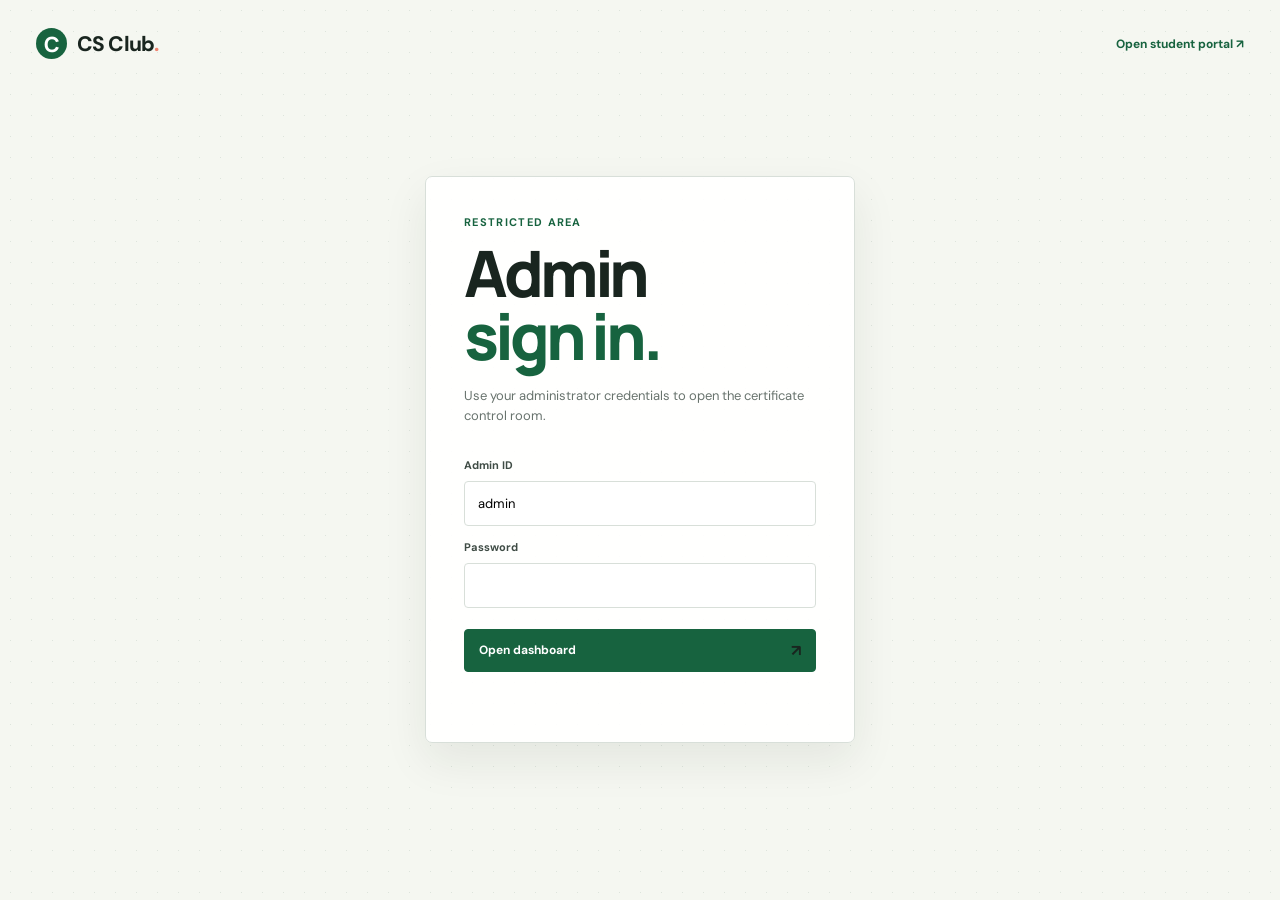
==== frontend/admin.html @ a76aa440 "add dashboard for manual" ====
<!DOCTYPE html>
<html lang="en">
<head>
    <meta charset="UTF-8">
    <meta name="viewport" content="width=device-width, initial-scale=1.0">
    <meta name="description" content="Administrator sign in for the certificate dashboard.">
    <title>Certify | Admin sign in</title>
    <link rel="preconnect" href="https://fonts.googleapis.com">
    <link rel="preconnect" href="https://fonts.gstatic.com" crossorigin>
    <link href="https://fonts.googleapis.com/css2?family=DM+Sans:wght@400;500;600;700&family=Manrope:wght@700;800&display=swap" rel="stylesheet">
    <link rel="stylesheet" href="admin.css">
</head>
<body>
    <div class="admin-shell">
        <header class="admin-header">
            <a class="brand" href="index.html"><span class="brand-mark">C</span><span>CS Club<span class="brand-dot">.</span></span></a>
            <a class="portal-link" href="index.html">Open student portal ↗</a>
        </header>
        <main class="login-screen" aria-labelledby="login-title">
            <div class="login-card">
                <p class="eyebrow">Restricted area</p>
                <h1 id="login-title">Admin<br><em>sign in.</em></h1>
                <p>Use your administrator credentials to open the certificate control room.</p>
                <form id="login-form">
                    <label for="admin-username">Admin ID</label>
                    <input id="admin-username" name="username" autocomplete="username" value="admin" required>
                    <label for="admin-password">Password</label>
                    <input id="admin-password" name="password" type="password" autocomplete="current-password" required>
                    <button class="action-button" type="submit">Open dashboard <span>↗</span></button>
                </form>
                <p class="login-error" id="login-error" role="alert"></p>
            </div>
        </main>
    </div>
    <script src="admin.js"></script>
</body>
</html>
---- frontend/admin.css ----
:root {
    --ink: #19251f;
    --muted: #68736d;
    --line: #d8dfd9;
    --paper: #f5f7f1;
    --surface: #fff;
    --green: #17633f;
    --lime: #c8e96b;
    --coral: #ef836f;
    --blue: #496f9d;
    --shadow: 0 18px 45px rgba(25, 37, 31, .08)
}

* {
    box-sizing: border-box
}

body {
    margin: 0;
    min-width: 320px;
    color: var(--ink);
    background: var(--paper);
    font-family: "DM Sans", sans-serif
}

body:before {
    position: fixed;
    inset: 0;
    z-index: -1;
    content: "";
    opacity: .4;
    background-image: radial-gradient(#b8c9bd .8px, transparent .8px);
    background-size: 21px 21px
}

.admin-shell {
    width: min(1250px, calc(100% - 72px));
    margin: auto
}

.admin-header {
    display: flex;
    justify-content: space-between;
    align-items: center;
    padding: 28px 0
}

.brand {
    display: inline-flex;
    align-items: center;
    gap: 10px;
    color: var(--ink);
    font-size: 21px;
    font-weight: 800;
    letter-spacing: -.04em;
    text-decoration: none
}

.brand-mark {
    display: grid;
    width: 31px;
    height: 31px;
    place-items: center;
    color: white;
    background: var(--green);
    border-radius: 50%;
    font-family: Manrope, sans-serif
}

.brand-dot {
    color: var(--coral)
}

.header-actions,
.live-pill {
    display: flex;
    align-items: center;
    gap: 18px
}

.live-pill {
    color: var(--green);
    font-size: 11px;
    font-weight: 700;
    letter-spacing: .08em;
    text-transform: uppercase
}

.live-pill span {
    width: 7px;
    height: 7px;
    background: #65bd79;
    border-radius: 50%;
    box-shadow: 0 0 0 4px #dcefe4
}

.portal-link,
.text-button {
    color: var(--green);
    font: inherit;
    font-size: 12px;
    font-weight: 700;
    text-decoration: none
}

.dashboard-heading {
    display: flex;
    align-items: end;
    justify-content: space-between;
    padding: 55px 0 42px
}

.login-screen {
    display: grid;
    min-height: calc(100vh - 105px);
    place-items: center;
    padding: 30px 0 80px
}

.login-card {
    width: min(100%, 430px);
    padding: 38px;
    background: rgba(255, 255, 255, .92);
    border: 1px solid var(--line);
    border-radius: 7px;
    box-shadow: var(--shadow)
}

.login-card h1 {
    margin: 0;
    font: 800 clamp(44px, 6vw, 64px)/.98 Manrope, sans-serif;
    letter-spacing: -.065em
}

.login-card h1 em {
    color: var(--green);
    font-style: normal
}

.login-card > p:not(.eyebrow):not(.login-error) {
    margin: 18px 0 27px;
    color: var(--muted);
    font-size: 13px;
    line-height: 1.55
}

.login-card form {
    display: grid;
    gap: 9px
}

.login-card label {
    margin-top: 5px;
    color: #3f4c45;
    font-size: 11px;
    font-weight: 700
}

.login-card input {
    width: 100%;
    height: 45px;
    padding: 0 13px;
    border: 1px solid var(--line);
    border-radius: 4px;
    outline: 0;
    font: inherit;
    font-size: 13px
}

.login-card input:focus {
    border-color: var(--green);
    box-shadow: 0 0 0 3px rgba(23, 99, 63, .12)
}

.login-card .action-button {
    width: 100%;
    margin-top: 12px
}

.login-error {
    min-height: 18px;
    margin: 14px 0 0;
    color: #bc493c;
    font-size: 12px
}

.eyebrow,
.panel-kicker {
    margin: 0 0 13px;
    color: var(--green);
    font-size: 11px;
    font-weight: 700;
    letter-spacing: .12em;
    text-transform: uppercase
}

.dashboard-heading h1 {
    margin: 0;
    font: 800 clamp(48px, 6vw, 76px)/.98 Manrope, sans-serif;
    letter-spacing: -.065em
}

.dashboard-heading h1 em {
    color: var(--green);
    font-style: normal
}

.dashboard-heading p:last-child {
    max-width: 430px;
    margin: 23px 0 0;
    color: var(--muted);
    font-size: 15px;
    line-height: 1.6
}

.refresh-button,
.text-button,
.close-button {
    border: 0;
    background: none;
    cursor: pointer
}

.refresh-button {
    padding: 12px 0;
    color: var(--green);
    font: 700 12px "DM Sans", sans-serif
}

.refresh-button:first-letter {
    font-size: 20px
}

.admin-message {
    min-height: 19px;
    margin: 0 0 14px;
    color: var(--muted);
    font-size: 12px
}

.admin-message.success {
    color: var(--green)
}

.admin-message.error {
    color: #bc493c
}

.stat-grid {
    display: grid;
    grid-template-columns: repeat(4, 1fr);
    gap: 12px
}

.stat-card {
    padding: 24px;
    background: var(--surface);
    border: 1px solid var(--line);
    border-radius: 6px
}

.stat-card.accent {
    background: var(--green);
    color: #fff;
    border-color: var(--green)
}

.stat-card span,
.stat-card small {
    display: block;
    font-size: 11px;
    font-weight: 600
}

.stat-card small {
    margin-top: 8px;
    color: var(--muted)
}

.accent small {
    color: #b6d4c1
}

.stat-card strong {
    display: block;
    margin-top: 17px;
    font: 800 38px Manrope, sans-serif;
    letter-spacing: -.05em
}

.dashboard-grid {
    display: grid;
    grid-template-columns: 1.4fr 1fr;
    gap: 15px;
    margin-top: 15px
}

.panel {
    padding: 27px;
    background: rgba(255, 255, 255, .88);
    border: 1px solid var(--line);
    border-radius: 6px
}

.panel-heading {
    display: flex;
    justify-content: space-between;
    align-items: start
}

.panel-heading h2,
.quick-actions h2,
.modal-form h2 {
    margin: 0;
    font: 800 24px Manrope, sans-serif;
    letter-spacing: -.05em
}

.panel-kicker {
    margin-bottom: 9px;
    font-size: 10px
}

.events-list {
    margin-top: 24px
}

.event-row {
    display: flex;
    align-items: center;
    gap: 13px;
    padding: 13px 0;
    border-top: 1px solid var(--line)
}

.event-icon {
    display: grid;
    width: 30px;
    height: 30px;
    place-items: center;
    color: var(--green);
    background: #e5f2e9;
    border-radius: 50%
}

.event-row div {
    flex: 1
}

.event-row strong,
.event-row small {
    display: block
}

.event-row strong {
    font-size: 13px
}

.event-row small {
    margin-top: 4px;
    color: var(--muted);
    font-size: 11px
}

.delete-button {
    display: grid;
    width: 26px;
    height: 26px;
    flex: 0 0 26px;
    place-items: center;
    color: #a34c40;
    background: transparent;
    border: 1px solid #edc5bd;
    border-radius: 50%;
    cursor: pointer;
    font: 700 17px/1 "DM Sans", sans-serif;
}

.delete-button:hover {
    color: #fff;
    background: #bc493c;
    border-color: #bc493c;
}

.event-arrow {
    color: #99a59c
}

.file-badge {
    padding: 6px 8px;
    color: #fff;
    background: var(--blue);
    border-radius: 3px;
    font-size: 10px;
    font-weight: 800
}

.panel-copy {
    max-width: 360px;
    margin: 21px 0;
    color: var(--muted);
    font-size: 13px;
    line-height: 1.55
}

.file-drop {
    display: grid;
    grid-template-columns: 42px 1fr;
    align-items: center;
    gap: 0 12px;
    padding: 16px;
    border: 1px dashed #afbeb4;
    border-radius: 5px;
    cursor: pointer
}

.file-drop span,
.file-drop strong,
.file-drop small {
    grid-column: 2
}

.file-drop span {
    grid-column: 1;
    grid-row: 1/3
}

.file-icon {
    display: grid;
    width: 34px;
    height: 34px;
    place-items: center;
    color: var(--green);
    background: #e5f2e9;
    border-radius: 50%;
    font-size: 18px
}

.file-drop strong {
    font-size: 12px
}

.file-drop small {
    margin-top: 4px;
    color: var(--muted);
    font-size: 10px
}

.file-drop input {
    display: none
}

.action-button,
.outline-button {
    display: flex;
    justify-content: space-between;
    align-items: center;
    min-height: 43px;
    padding: 0 14px;
    border: 1px solid var(--green);
    border-radius: 4px;
    cursor: pointer;
    font: 700 12px "DM Sans", sans-serif
}

.action-button {
    color: #fff;
    background: var(--green)
}

.action-button span {
    color: var(--ink);
    font-size: 16px
}

.upload-panel .action-button {
    width: 100%;
    margin-top: 13px
}

.action-button:disabled {
    opacity: .5;
    cursor: wait
}

.outline-button {
    color: var(--green);
    background: transparent
}

.registrations-panel {
    margin-top: 15px
}

.table-note {
    color: var(--muted);
    font-size: 11px
}

.table-wrap {
    overflow-x: auto;
    margin-top: 22px
}

table {
    width: 100%;
    border-collapse: collapse;
    text-align: left;
    font-size: 12px
}

th {
    padding: 0 12px 12px;
    color: #87928b;
    font-size: 10px;
    letter-spacing: .07em;
    text-transform: uppercase
}

td {
    padding: 14px 12px;
    border-top: 1px solid var(--line);
    white-space: nowrap
}

td:first-child {
    padding-left: 0
}

td strong,
td small {
    display: block
}

td small {
    margin-top: 3px;
    color: var(--muted);
    font-size: 10px
}

.status {
    display: inline-flex;
    align-items: center;
    gap: 7px;
    font-size: 11px;
    font-weight: 700
}

.status i {
    width: 7px;
    height: 7px;
    border-radius: 50%;
    background: #d0d8d2
}

.status.downloaded {
    color: var(--green)
}

.status.downloaded i {
    background: #65bd79
}

.status.pending {
    color: #a36a24
}

.status.pending i {
    background: #e8b05c
}

td:last-child {
    width: 45px;
    padding-right: 0;
}

.quick-actions {
    display: flex;
    justify-content: space-between;
    align-items: center;
    margin: 15px 0 50px;
    padding: 30px;
    background: #e4f0e5
}

.quick-actions p:last-child {
    margin: 10px 0 0;
    color: var(--muted);
    font-size: 13px
}

.quick-buttons {
    display: flex;
    gap: 10px
}

.quick-buttons .action-button,
.quick-buttons .outline-button {
    min-width: 155px
}

.empty-state {
    padding: 16px 0;
    color: var(--muted);
    font-size: 12px
}

.modal-form {
    position: relative;
    display: grid;
    gap: 9px;
    width: min(100%, 430px);
    padding: 31px;
    border: 0;
    border-radius: 7px;
    color: var(--ink)
}

dialog {
    border: 0;
    border-radius: 7px;
    box-shadow: 0 25px 80px #19251f33
}

dialog::backdrop {
    background: #19251f66
}

.close-button {
    position: absolute;
    top: 15px;
    right: 17px;
    color: var(--muted);
    font-size: 25px
}

.modal-form h2 {
    margin-bottom: 12px
}

.modal-form label {
    color: #3f4c45;
    font-size: 11px;
    font-weight: 700
}

.modal-form input,
.modal-form textarea {
    display: block;
    width: 100%;
    margin-top: 6px;
    padding: 11px;
    border: 1px solid var(--line);
    border-radius: 4px;
    outline: 0;
    font: inherit;
    font-size: 13px
}

.modal-form input:focus,
.modal-form textarea:focus {
    border-color: var(--green)
}

.modal-form .action-button {
    margin-top: 10px
}

@media(max-width:800px) {
    .admin-shell {
        width: min(100% - 32px, 600px)
    }

    .header-actions .portal-link {
        display: none
    }

    .dashboard-heading {
        align-items: start;
        flex-direction: column;
        gap: 25px;
        padding: 35px 0
    }

    .stat-grid {
        grid-template-columns: 1fr 1fr
    }

    .dashboard-grid {
        grid-template-columns: 1fr
    }

    .quick-actions {
        align-items: start;
        flex-direction: column;
        gap: 22px
    }

    .quick-buttons {
        width: 100%
    }

    .quick-buttons button {
        flex: 1;
        min-width: 0 !important
    }
}

@media(max-width:480px) {
    .admin-header {
        padding: 20px 0
    }

    .stat-card {
        padding: 17px
    }

    .stat-card strong {
        font-size: 29px
    }

    .panel {
        padding: 21px 17px
    }

    .table-note {
        display: none
    }

    .quick-buttons {
        flex-direction: column
    }
}
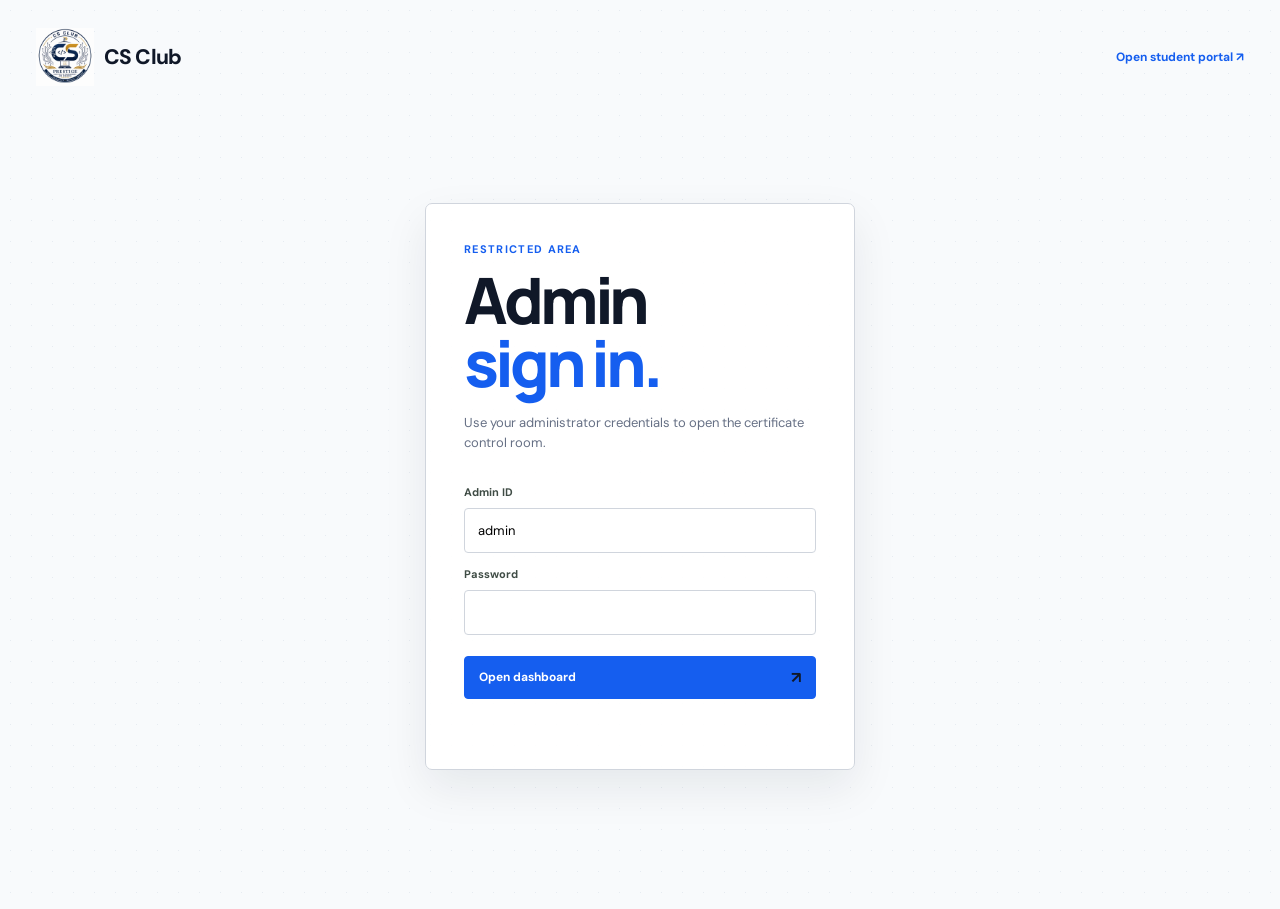
==== commit 3001103e: "change colors" ====
--- a/frontend/admin.html
+++ b/frontend/admin.html
@@ -1,5 +1,6 @@
 <!DOCTYPE html>
 <html lang="en">
+
 <head>
     <meta charset="UTF-8">
     <meta name="viewport" content="width=device-width, initial-scale=1.0">
@@ -7,13 +8,17 @@
     <title>Certify | Admin sign in</title>
     <link rel="preconnect" href="https://fonts.googleapis.com">
     <link rel="preconnect" href="https://fonts.gstatic.com" crossorigin>
-    <link href="https://fonts.googleapis.com/css2?family=DM+Sans:wght@400;500;600;700&family=Manrope:wght@700;800&display=swap" rel="stylesheet">
+    <link
+        href="https://fonts.googleapis.com/css2?family=DM+Sans:wght@400;500;600;700&family=Manrope:wght@700;800&display=swap"
+        rel="stylesheet">
     <link rel="stylesheet" href="admin.css">
 </head>
+
 <body>
     <div class="admin-shell">
         <header class="admin-header">
-            <a class="brand" href="index.html"><span class="brand-mark">C</span><span>CS Club<span class="brand-dot">.</span></span></a>
+            <a class="brand" href="index.html" aria-label="CS Club certificate portal home"><img class="brand-logo"
+                    src="../logo.jpg" alt="CS Club logo"><span>CS Club</span></a>
             <a class="portal-link" href="index.html">Open student portal ↗</a>
         </header>
         <main class="login-screen" aria-labelledby="login-title">
@@ -34,4 +39,5 @@
     </div>
     <script src="admin.js"></script>
 </body>
-</html>
+
+</html>
--- a/frontend/admin.css
+++ b/frontend/admin.css
@@ -1,14 +1,14 @@
 :root {
-    --ink: #19251f;
-    --muted: #68736d;
-    --line: #d8dfd9;
-    --paper: #f5f7f1;
+    --ink: #101828;
+    --muted: #667085;
+    --line: #d0d5dd;
+    --paper: #f8fafc;
     --surface: #fff;
-    --green: #17633f;
-    --lime: #c8e96b;
-    --coral: #ef836f;
-    --blue: #496f9d;
-    --shadow: 0 18px 45px rgba(25, 37, 31, .08)
+    --green: #155eef;
+    --lime: #155eef;
+    --coral: #155eef;
+    --blue: #155eef;
+    --shadow: 0 18px 45px rgba(16, 24, 40, .08)
 }
 
 * {
@@ -18,6 +18,7 @@
 body {
     margin: 0;
     min-width: 320px;
+    overflow-x: hidden;
     color: var(--ink);
     background: var(--paper);
     font-family: "DM Sans", sans-serif
@@ -29,12 +30,13 @@
     z-index: -1;
     content: "";
     opacity: .4;
-    background-image: radial-gradient(#b8c9bd .8px, transparent .8px);
+    background-image: radial-gradient(#cbd5e1 .8px, transparent .8px);
     background-size: 21px 21px
 }
 
 .admin-shell {
     width: min(1250px, calc(100% - 72px));
+    max-width: 100%;
     margin: auto
 }
 
@@ -56,19 +58,26 @@
     text-decoration: none
 }
 
+.brand-logo {
+    display: block;
+    width: 58px;
+    height: 58px;
+    object-fit: contain
+}
+
 .brand-mark {
     display: grid;
     width: 31px;
     height: 31px;
     place-items: center;
     color: white;
-    background: var(--green);
+    background: var(--blue);
     border-radius: 50%;
     font-family: Manrope, sans-serif
 }
 
 .brand-dot {
-    color: var(--coral)
+    color: var(--blue)
 }
 
 .header-actions,
@@ -89,9 +98,9 @@
 .live-pill span {
     width: 7px;
     height: 7px;
-    background: #65bd79;
+    background: var(--blue);
     border-radius: 50%;
-    box-shadow: 0 0 0 4px #dcefe4
+    box-shadow: 0 0 0 4px #eaf2ff
 }
 
 .portal-link,
@@ -137,7 +146,7 @@
     font-style: normal
 }
 
-.login-card > p:not(.eyebrow):not(.login-error) {
+.login-card>p:not(.eyebrow):not(.login-error) {
     margin: 18px 0 27px;
     color: var(--muted);
     font-size: 13px;
@@ -169,7 +178,7 @@
 
 .login-card input:focus {
     border-color: var(--green);
-    box-shadow: 0 0 0 3px rgba(23, 99, 63, .12)
+    box-shadow: 0 0 0 3px rgba(21, 94, 239, .14)
 }
 
 .login-card .action-button {
@@ -213,6 +222,10 @@
     line-height: 1.6
 }
 
+.refresh-button {
+    white-space: nowrap
+}
+
 .refresh-button,
 .text-button,
 .close-button {
@@ -339,7 +352,7 @@
     height: 30px;
     place-items: center;
     color: var(--green);
-    background: #e5f2e9;
+    background: #eaf2ff;
     border-radius: 50%
 }
 
@@ -378,8 +391,8 @@
 
 .delete-button:hover {
     color: #fff;
-    background: #bc493c;
-    border-color: #bc493c;
+    background: #b42318;
+    border-color: #b42318;
 }
 
 .event-arrow {
@@ -431,7 +444,7 @@
     height: 34px;
     place-items: center;
     color: var(--green);
-    background: #e5f2e9;
+    background: #eaf2ff;
     border-radius: 50%;
     font-size: 18px
 }
@@ -498,7 +511,9 @@
 }
 
 .table-wrap {
+    width: 100%;
     overflow-x: auto;
+    -webkit-overflow-scrolling: touch;
     margin-top: 22px
 }
 
@@ -558,7 +573,7 @@
 }
 
 .status.downloaded i {
-    background: #65bd79
+    background: var(--blue)
 }
 
 .status.pending {
@@ -580,7 +595,7 @@
     align-items: center;
     margin: 15px 0 50px;
     padding: 30px;
-    background: #e4f0e5
+    background: #eaf2ff
 }
 
 .quick-actions p:last-child {
@@ -619,11 +634,11 @@
 dialog {
     border: 0;
     border-radius: 7px;
-    box-shadow: 0 25px 80px #19251f33
+    box-shadow: 0 25px 80px rgba(16, 24, 40, .2)
 }
 
 dialog::backdrop {
-    background: #19251f66
+    background: rgba(16, 24, 40, .4)
 }
 
 .close-button {
@@ -671,6 +686,14 @@
         width: min(100% - 32px, 600px)
     }
 
+    .admin-header {
+        gap: 18px;
+    }
+
+    .brand {
+        flex: 0 0 auto;
+    }
+
     .header-actions .portal-link {
         display: none
     }
@@ -686,6 +709,10 @@
         grid-template-columns: 1fr 1fr
     }
 
+    .stat-card {
+        min-width: 0;
+    }
+
     .dashboard-grid {
         grid-template-columns: 1fr
     }
@@ -704,13 +731,52 @@
         flex: 1;
         min-width: 0 !important
     }
+
+    .modal-form {
+        width: calc(100vw - 32px);
+        max-width: 430px;
+        padding: 27px 22px;
+    }
 }
 
 @media(max-width:480px) {
+    body {
+        min-width: 0;
+    }
+
     .admin-header {
         padding: 20px 0
     }
 
+    .admin-shell {
+        width: min(100% - 24px, 390px)
+    }
+
+    .dashboard-heading {
+        padding-top: 28px;
+    }
+
+    .dashboard-heading h1 {
+        font-size: clamp(43px, 15vw, 62px);
+    }
+
+    .dashboard-heading p:last-child {
+        margin-top: 16px;
+        font-size: 13px;
+    }
+
+    .refresh-button {
+        width: 100%;
+        padding: 11px 13px;
+        text-align: left;
+        background: #eaf2ff;
+        border-radius: 4px;
+    }
+
+    .stat-grid {
+        gap: 8px;
+    }
+
     .stat-card {
         padding: 17px
     }
@@ -719,6 +785,11 @@
         font-size: 29px
     }
 
+    .stat-card span,
+    .stat-card small {
+        overflow-wrap: anywhere;
+    }
+
     .panel {
         padding: 21px 17px
     }
@@ -730,4 +801,33 @@
     .quick-buttons {
         flex-direction: column
     }
+
+    .quick-actions {
+        padding: 23px 17px;
+    }
+
+    .panel-heading {
+        gap: 12px;
+    }
+
+    .panel-heading h2 {
+        font-size: 21px;
+    }
+
+    .text-button {
+        flex: 0 0 auto;
+    }
+
+    .table-wrap {
+        width: 100%;
+        padding-bottom: 4px;
+    }
+
+    table {
+        min-width: 680px;
+    }
+
+    .login-card {
+        padding: 28px 21px;
+    }
 }
